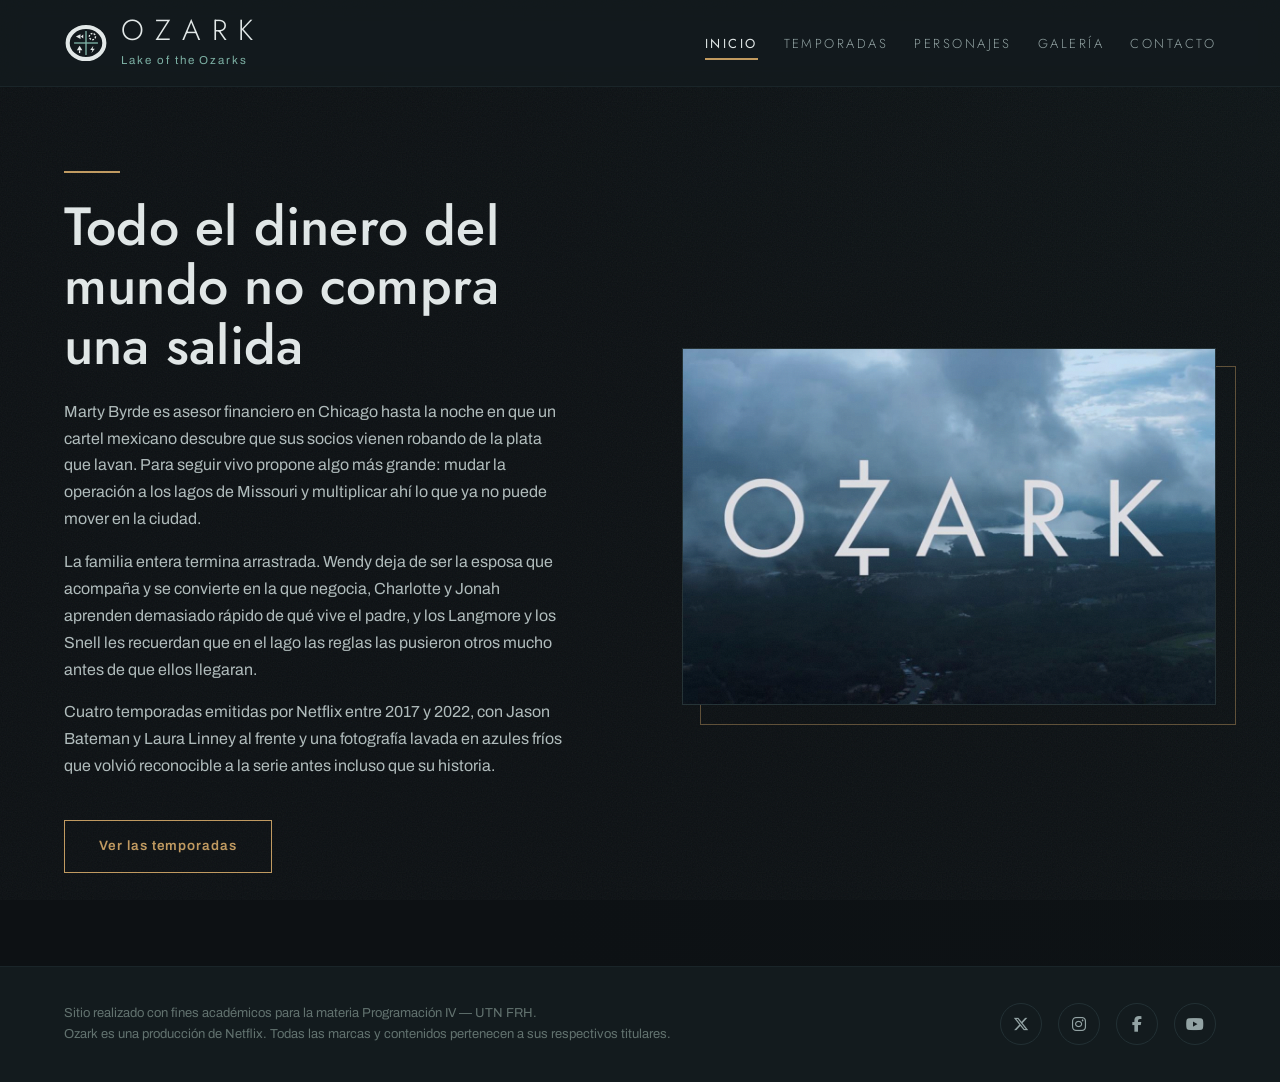
==== Ozark-Web/index.html @ ba5169bc "Add files via upload" ====
<!DOCTYPE html>
<html lang="es">
<head>
    <meta charset="UTF-8">
    <meta name="viewport" content="width=device-width, initial-scale=1.0">
    <title>Ozark | Inicio</title>

    <meta name="description" content="Sitio sobre Ozark, la serie de Netflix sobre Marty Byrde y el lavado de dinero en los lagos de Missouri. Temporadas, personajes y galería.">
    <meta name="author" content="Acosta Tomás Lautaro">
    <meta name="theme-color" content="#0d1114">

    <!-- Cómo se ve el link al compartirlo en WhatsApp, X o Facebook -->
    <meta property="og:type" content="website">
    <meta property="og:title" content="Ozark | Inicio">
    <meta property="og:description" content="Sitio sobre Ozark, la serie de Netflix sobre Marty Byrde y el lavado de dinero en los lagos de Missouri. Temporadas, personajes y galería.">
    <meta property="og:image" content="img/Familia-Portada.jpg">
    <meta name="twitter:card" content="summary_large_image">

    <!-- Icono de la pestana -->
    <link rel="icon" type="image/svg+xml" href="img/favicon.svg">
    <link rel="icon" type="image/png" sizes="32x32" href="img/favicon-32.png">
    <link rel="apple-touch-icon" href="img/apple-touch-icon.png">


    <!-- Font Awesome (iconos de redes sociales) -->
    <link rel="stylesheet" href="https://cdnjs.cloudflare.com/ajax/libs/font-awesome/6.5.2/css/all.min.css">

    <!-- Tipografias -->
    <link rel="preconnect" href="https://fonts.googleapis.com">
    <link rel="preconnect" href="https://fonts.gstatic.com" crossorigin>
    <link href="https://fonts.googleapis.com/css2?family=Archivo:wght@400;500;600&family=Jost:wght@300;400;500&display=swap" rel="stylesheet">

    <!-- Hoja de estilos principal -->
    <link rel="stylesheet" href="css/estilos.css">
</head>
<body>

    <!-- Primer elemento enfocable: permite saltear el menú con el teclado -->
    <a href="#contenido" class="salto">Ir al contenido</a>

    <!-- ============ CABECERA ============ -->
    <header class="cabecera">
        <div class="contenedor cabecera__interior">

            <a href="index.html" class="logo">

                <!-- Marca del sitio: la O con el circulo dividido en cuatro,
                     como las placas de titulo de la serie -->
                <svg class="logo__icono" viewBox="0 0 48 48" aria-hidden="true" focusable="false">
                    <ellipse class="logo__icono-o" cx="24" cy="24" rx="20" ry="17.5"/>
                    <line class="logo__icono-cruz" x1="24" y1="11" x2="24" y2="37"/>
                    <line class="logo__icono-cruz" x1="11" y1="24" x2="37" y2="24"/>
                    <!-- Los cuatro simbolos los sortea base.js en cada carga -->
                    <g class="logo__glifo" transform="translate(17 17)"></g>
                    <g class="logo__glifo" transform="translate(31 17)"></g>
                    <g class="logo__glifo" transform="translate(17 31)"></g>
                    <g class="logo__glifo" transform="translate(31 31)"></g>
                </svg>

                <span class="logo__texto">
                    <span class="logo__marca">OZARK</span>
                    <span class="logo__bajada">Lake of the Ozarks</span>
                </span>
            </a>

            <!-- Boton hamburguesa: solo se ve en pantallas chicas -->
            <button class="menu-boton" id="menuBoton" aria-expanded="false" aria-controls="menuPrincipal" aria-label="Abrir menú">
                <i class="fa-solid fa-bars"></i>
            </button>

            <nav class="navegacion" id="menuPrincipal">
                <ul class="navegacion__lista">
                    <li><a href="index.html" class="navegacion__enlace navegacion__enlace--activo">Inicio</a></li>
                    <li><a href="temporadas.html" class="navegacion__enlace">Temporadas</a></li>
                    <li><a href="personajes.html" class="navegacion__enlace">Personajes</a></li>
                    <li><a href="galeria.html" class="navegacion__enlace">Galería</a></li>
                    <li><a href="contacto.html" class="navegacion__enlace">Contacto</a></li>
                </ul>
            </nav>

        </div>
    </header>

    <!-- ============ CONTENIDO PRINCIPAL ============ -->
    <main class="principal" id="contenido">
      <div class="contenedor">
        <section class="presentacion">

            <!-- Columna izquierda: titulo + 3 parrafos -->
            <div class="presentacion__texto">
                <h1 class="titulo-principal">Todo el dinero del mundo no compra una salida</h1>

                <p>Marty Byrde es asesor financiero en Chicago hasta la noche en que un cartel mexicano descubre que sus socios vienen robando de la plata que lavan. Para seguir vivo propone algo más grande: mudar la operación a los lagos de Missouri y multiplicar ahí lo que ya no puede mover en la ciudad.</p>

                <p>La familia entera termina arrastrada. Wendy deja de ser la esposa que acompaña y se convierte en la que negocia, Charlotte y Jonah aprenden demasiado rápido de qué vive el padre, y los Langmore y los Snell les recuerdan que en el lago las reglas las pusieron otros mucho antes de que ellos llegaran.</p>

                <p>Cuatro temporadas emitidas por Netflix entre 2017 y 2022, con Jason Bateman y Laura Linney al frente y una fotografía lavada en azules fríos que volvió reconocible a la serie antes incluso que su historia.</p>

                <a href="temporadas.html" class="boton">Ver las temporadas</a>
            </div>

            <!-- Columna derecha: imagen representativa -->
            <div class="presentacion__imagen">
                <img src="img/home/Nombre-Portada.jpg" alt="La familia Byrde frente a la casa del lago">
            </div>

        </section>
      </div>
    </main>

    <!-- ============ PIE DE SITIO ============ -->
    <footer class="pie">
        <div class="contenedor pie__interior">

            <div class="pie__legales">
                <p>Sitio realizado con fines académicos para la materia Programación IV — UTN FRH.</p>
                <p>Ozark es una producción de Netflix. Todas las marcas y contenidos pertenecen a sus respectivos titulares.</p>
            </div>

           <ul class="redes">
                <li>
                    <a href="https://x.com/NetflixOzark" class="redes__enlace" target="_blank" rel="noopener" aria-label="Seguir a Ozark en X">
                        <i class="fa-brands fa-x-twitter"></i>
                    </a>
                </li>
                <li>
                    <a href="https://www.instagram.com/ozark/" class="redes__enlace" target="_blank" rel="noopener" aria-label="Seguir a Ozark en Instagram">
                        <i class="fa-brands fa-instagram"></i>
                    </a>
                </li>
                <li>
                    <a href="https://www.facebook.com/OzarkNetflix/" class="redes__enlace" target="_blank" rel="noopener" aria-label="Seguir a Ozark en Facebook">
                        <i class="fa-brands fa-facebook-f"></i>
                    </a>
                </li>
                <li>
                    <a href="https://www.youtube.com/netflix" class="redes__enlace" target="_blank" rel="noopener" aria-label="Ver el canal de Netflix en YouTube">
                        <i class="fa-brands fa-youtube"></i>
                    </a>
                </li>
            </ul>

        </div>
    </footer>

    <script src="js/base.js"></script>
</body>
</html>
---- Ozark-Web/css/estilos.css ----
/* ==========================================================
   OZARK - estilos.css
   Estilos principales del sitio
   ========================================================== */

/* ---------- 1. Variables ---------- */
:root {
    /* Colores */
    --fondo:          #0d1114;   /* negro con tirada azul */
    --superficie:     #131b1e;   /* cabecera y pie */
    --superficie-2:   #182226;   /* tarjetas */
    --borde:          #223034;
    --borde-suave:    #1a2529;
    --texto:          #e2e8e8;
    --texto-suave:    #93a3a4;
    --texto-tenue:    #62726f;
    --agua:           #7db0a4;   /* verde agua del lago */
    --dinero:         #c19a5f;   /* dorado apagado */

    /* Tipografia */
    /* Jost es una geometrica basada en las proporciones de Futura,
       que es la fuente del titulo de la serie. Archivo queda en el
       cuerpo porque una geometrica cansa en textos largos. */
    --fuente-titulo:  'Jost', 'Century Gothic', sans-serif;
    --fuente-texto:   'Archivo', 'Segoe UI', sans-serif;

    /* Escala de espacios: el sitio usa estos valores y ninguno suelto */
    --e-1: 8px;
    --e-2: 16px;
    --e-3: 24px;
    --e-4: 36px;
    --e-5: 56px;
    --e-6: 84px;
    --e-7: 120px;
}

/* ---------- 2. Reset basico ---------- */
* {
    margin: 0;
    padding: 0;
    box-sizing: border-box;
}

html {
    scroll-behavior: smooth;
}

body {
    background-color: var(--fondo);
    color: var(--texto);
    font-family: var(--fuente-texto);
    font-size: 16px;
    line-height: 1.68;
    -webkit-font-smoothing: antialiased;

    /* El body es flex en columna para que el pie quede siempre abajo */
    display: flex;
    flex-direction: column;
    min-height: 100vh;
}

img {
    max-width: 100%;
    display: block;
}

ul {
    list-style: none;
}

a {
    text-decoration: none;
    color: inherit;
}

/* Color del texto cuando se selecciona con el mouse */
::selection {
    background-color: var(--dinero);
    color: var(--fondo);
}

/* Contenedor centrado que usan cabecera, main y pie */
.contenedor {
    width: 100%;
    max-width: 1200px;
    margin: 0 auto;
    padding: 0 var(--e-3);
}

/* ---------- 3. Cabecera ---------- */
.cabecera {
    background-color: rgba(19, 27, 30, 0.88);
    backdrop-filter: blur(10px);          /* desenfoca lo que pasa por debajo */
    -webkit-backdrop-filter: blur(10px);
    border-bottom: 1px solid var(--borde-suave);
    position: sticky;
    top: 0;
    z-index: 10;
}

.cabecera__interior {
    display: flex;
    justify-content: space-between; /* logo a la izquierda, menu a la derecha */
    align-items: center;
    flex-wrap: wrap;
    padding-top: var(--e-2);
    padding-bottom: var(--e-2);
}

/* --- Logo --- */
.logo {
    display: flex;
    flex-direction: row;
    align-items: center;
    gap: 13px;
}

/* El simbolo: la O con el circulo dividido en cuatro */
.logo__icono {
    width: 44px;
    height: 44px;
    flex-shrink: 0;
    overflow: visible;
    transition: width 0.3s ease, height 0.3s ease;
}

.logo__icono-o {
    fill: none;
    stroke: var(--texto);
    stroke-width: 4.5;
    transition: stroke 0.25s ease;
}

.logo__icono-cruz {
    stroke: var(--agua);
    stroke-width: 1.5;
    transition: stroke 0.25s ease;
}

/* Los cuatro pictogramas de los cuadrantes.
   El fill lo toman de aca y los que usan stroke lo declaran
   como currentColor, asi todos siguen este mismo color. */
.logo__glifo {
    fill: var(--texto);
    color: var(--texto);
    transition: fill 0.25s ease, color 0.25s ease;
}

.logo:hover .logo__glifo {
    fill: var(--dinero);
    color: var(--dinero);
}

.logo:hover .logo__icono-o {
    stroke: var(--dinero);
}

.logo:hover .logo__icono-cruz {
    stroke: var(--texto);
}

.logo__texto {
    display: flex;
    flex-direction: column;
}

.logo__marca {
    font-family: var(--fuente-titulo);
    font-weight: 300;
    font-size: 29px;
    /* Tracking muy abierto y peso liviano: es como se ve la placa
       de titulo de la serie */
    letter-spacing: 0.4em;
    line-height: 1;
    color: var(--texto);
    /* El espaciado sobra al final de la palabra: lo compenso */
    margin-right: -0.4em;
}

.logo__bajada {
    font-size: 11.5px;
    letter-spacing: 0.17em;
    color: var(--agua);
    margin-top: 6px;
}

/* --- Navegacion --- */
.navegacion__lista {
    display: flex;
    align-items: center;
    gap: 26px;
}

.navegacion__enlace {
    position: relative;
    /* Mismo tratamiento que el wordmark OZARK: la geometrica en
       peso liviano, en mayusculas y con las letras muy abiertas.
       Con tanto tracking el texto se lee mas grande de lo que es,
       por eso baja a 13px. */
    font-family: var(--fuente-titulo);
    font-size: 13px;
    font-weight: 300;
    text-transform: uppercase;
    letter-spacing: 0.19em;
    color: var(--texto-suave);
    padding-bottom: 7px;
    transition: color 0.22s ease;
}

/* El espaciado sobra despues de la ultima letra y descentra el
   subrayado: se lo descuento */
.navegacion__enlace::first-line {
    letter-spacing: 0.19em;
}

/* El subrayado es un pseudo-elemento que crece desde la izquierda,
   asi no salta el alto del texto al pasar el mouse */
.navegacion__enlace::after {
    content: '';
    position: absolute;
    left: 0;
    bottom: 0;
    width: 100%;
    height: 2px;
    background-color: var(--agua);
    transform: scaleX(0);
    transform-origin: left;
    transition: transform 0.28s ease;
}

.navegacion__enlace:hover,
.navegacion__enlace:focus-visible {
    color: var(--texto);
}

.navegacion__enlace:hover::after {
    transform: scaleX(1);
}

.navegacion__enlace--activo {
    color: var(--texto);
    font-weight: 400;
}

.navegacion__enlace--activo::after {
    background-color: var(--dinero);
    transform: scaleX(1);
}

/* --- Boton hamburguesa (oculto en escritorio) --- */
.menu-boton {
    display: none;
    background: none;
    border: 1px solid var(--borde);
    color: var(--texto);
    font-size: 18px;
    padding: 9px 13px;
    cursor: pointer;
    border-radius: 2px;
    transition: border-color 0.2s, color 0.2s;
}

.menu-boton:hover {
    border-color: var(--agua);
    color: var(--agua);
}

/* ==========================================================
   4. PORTADA
   ========================================================== */
.principal {
    flex-grow: 1;          /* empuja el pie hacia abajo */
    padding: var(--e-6) 0;
    position: relative;    /* las capas de abajo se posicionan respecto de esto */
    overflow: hidden;      /* recorta el zoom y los bordes borroneados del fondo */
    display: flex;
    align-items: center;
    /* Ocupa la pantalla entera menos lo que mide la cabecera.
       Los 86px salen de medirla: 53 del logo + 32 de padding + 1 del borde. */
    min-height: calc(100vh - 86px);
}

/* CAPA 1 - la foto de fondo, desenfocada.
   Va estirada 40px para afuera asi el blur no deja bordes claros. */
.principal::before {
    content: '';
    position: absolute;
    top: -40px;
    left: -40px;
    right: -40px;
    bottom: -40px;

    background-image: url('../img/Familia-Portada.jpg');
    background-size: cover;
    background-position: center 30%;
    background-repeat: no-repeat;

    filter: blur(3px) saturate(0.7) contrast(1.05);

    /* Zoom de 45 segundos: no se percibe como animacion, se percibe
       como que la imagen esta viva. Un solo movimiento en toda la pagina. */
    animation: respirar 45s ease-in-out infinite alternate;
}

@keyframes respirar {
    from { transform: scale(1); }
    to   { transform: scale(1.08); }
}

/* CAPA 2 - el velo de color.
   Oscurece la izquierda para que se lea el texto, deja ver la foto
   a la derecha, y abajo termina en el color solido del sitio para
   que al bajar la pagina el tono se mantenga sin corte. */
.principal::after {
    content: '';
    position: absolute;
    top: 0;
    left: 0;
    width: 100%;
    height: 100%;

    background:
        /* Vinieta: oscurece las esquinas y empuja la mirada al centro,
           igual que la fotografia de la serie */
        radial-gradient(
            120% 90% at 50% 45%,
            rgba(13, 17, 20, 0) 30%,
            rgba(13, 17, 20, 0.55) 100%
        ),
        linear-gradient(
            90deg,
            rgba(13, 17, 20, 0.92) 0%,
            rgba(13, 17, 20, 0.72) 42%,
            rgba(17, 30, 31, 0.12) 100%
        ),
        linear-gradient(
            180deg,
            rgba(20, 34, 34, 0.26) 0%,
            rgba(20, 34, 34, 0.06) 28%,
            rgba(13, 17, 20, 0.5) 80%,
            var(--fondo) 100%
        );
}

/* El contenido tiene que quedar por encima de las dos capas */
.principal > .contenedor {
    position: relative;
    z-index: 1;
}

/* Las 2 columnas iguales */
.presentacion {
    display: flex;
    align-items: center;
    gap: var(--e-6);
}

.presentacion__texto,
.presentacion__imagen {
    flex: 1 1 0;           /* mismo ancho para las dos columnas */
    min-width: 0;
}

.titulo-principal {
    font-family: var(--fuente-titulo);
    font-weight: 500;
    font-size: clamp(36px, 4.2vw, 56px);  /* se adapta solo al ancho */
    line-height: 1.1;
    letter-spacing: 0.004em;
    margin-bottom: var(--e-3);
}

/* Una linea fina arriba del titulo, como marca de apertura */
.titulo-principal::before {
    content: '';
    display: block;
    width: 56px;
    height: 2px;
    background-color: var(--dinero);
    margin-bottom: var(--e-3);
}

/* Los tres parrafos van iguales: un solo peso de texto para todo
   el bloque, asi la portada tiene dos niveles y no tres */
.presentacion__texto p {
    color: #b0bcbc;
    margin-bottom: var(--e-2);
    max-width: 56ch;
}

.boton {
    display: inline-block;
    margin-top: var(--e-3);
    padding: 14px 34px;
    border: 1px solid var(--dinero);
    color: var(--dinero);
    font-size: 13.5px;
    font-weight: 600;
    letter-spacing: 0.07em;
    position: relative;
    z-index: 0;
    overflow: hidden;
    transition: color 0.28s ease;
}

/* El relleno entra desde la izquierda en vez de aparecer de golpe */
.boton::before {
    content: '';
    position: absolute;
    top: 0;
    left: 0;
    width: 100%;
    height: 100%;
    background-color: var(--dinero);
    transform: scaleX(0);
    transform-origin: left;
    transition: transform 0.32s ease;
    z-index: -1;
}

.boton:hover,
.boton:focus-visible {
    color: var(--fondo);
}

.boton:hover::before,
.boton:focus-visible::before {
    transform: scaleX(1);
}

/* --- La imagen de la portada, con marco desplazado --- */
.presentacion__imagen {
    position: relative;
}

/* Marco fino corrido en diagonal: da profundidad sin sombras */
.presentacion__imagen::before {
    content: '';
    position: absolute;
    top: 18px;
    left: 18px;
    width: 100%;
    height: 100%;
    border: 1px solid rgba(193, 154, 95, 0.45);
    pointer-events: none;
}

.presentacion__imagen img {
    position: relative;
    width: 100%;
    height: auto;
    border: 1px solid var(--borde);
}


/* ---------- Grano de pelicula ----------
   Ruido generado por SVG, fijo sobre toda la ventana. Es lo que hace
   que una foto digital sobre fondo negro parezca material filmado. */
body::after {
    content: '';
    position: fixed;
    top: 0;
    left: 0;
    width: 100%;
    height: 100%;
    pointer-events: none;   /* no interfiere con clicks ni scroll */
    z-index: 5;
    opacity: 0.05;
    /* El SVG mide 180x180 fijos y se repite en mosaico. Sin medidas
       el navegador genera una textura del tamano de la ventana y la
       recalcula en cada resize, que es mucho mas caro. */
    background-image: url("data:image/svg+xml,%3Csvg xmlns='http://www.w3.org/2000/svg' width='180' height='180'%3E%3Cfilter id='n'%3E%3CfeTurbulence type='fractalNoise' baseFrequency='0.8' numOctaves='3'/%3E%3C/filter%3E%3Crect width='180' height='180' filter='url(%23n)'/%3E%3C/svg%3E");
    background-size: 180px 180px;
    background-repeat: repeat;
}

/* ---------- Entrada de la portada ----------
   Un solo momento coreografiado al cargar, no efectos sueltos. */
@keyframes entrada {
    from {
        opacity: 0;
        transform: translateY(22px);
    }
    to {
        opacity: 1;
        transform: translateY(0);
    }
}

.titulo-principal,
.presentacion__texto p,
.presentacion__texto .boton,
.presentacion__imagen {
    animation: entrada 0.9s cubic-bezier(0.22, 0.61, 0.36, 1) both;
}

.titulo-principal              { animation-delay: 0.10s; }
.presentacion__texto p:nth-of-type(1) { animation-delay: 0.24s; }
.presentacion__texto p:nth-of-type(2) { animation-delay: 0.32s; }
.presentacion__texto p:nth-of-type(3) { animation-delay: 0.40s; }
.presentacion__texto .boton    { animation-delay: 0.52s; }
.presentacion__imagen          { animation-delay: 0.30s; }


/* ---------- 5. Pie de sitio ---------- */
.pie {
    background-color: var(--superficie);
    border-top: 1px solid var(--borde-suave);
    padding: var(--e-4) 0;
}

.pie__interior {
    display: flex;
    justify-content: space-between;
    align-items: center;
    flex-wrap: wrap;
    gap: var(--e-3);
}

.pie__legales p {
    font-size: 13px;
    color: var(--texto-tenue);
    line-height: 1.65;
}

.redes {
    display: flex;
    gap: var(--e-2);
}

.redes__enlace {
    display: flex;
    align-items: center;
    justify-content: center;
    width: 42px;
    height: 42px;
    border: 1px solid var(--borde);
    border-radius: 50%;
    color: var(--texto-suave);
    font-size: 16px;
    transition: color 0.22s, border-color 0.22s, transform 0.22s;
}

.redes__enlace:hover,
.redes__enlace:focus-visible {
    color: var(--agua);
    border-color: var(--agua);
    transform: translateY(-3px);
}

/* ---------- 6. Foco visible para teclado ---------- */
a:focus-visible,
button:focus-visible {
    outline: 2px solid var(--agua);
    outline-offset: 3px;
}

/* ==========================================================
   7. PAGINAS INTERIORES (temporadas, galeria, contacto)
   ========================================================== */

.interior {
    flex-grow: 1;          /* empuja el pie hacia abajo */
    padding: var(--e-6) 0 var(--e-7);
}

/* --- Encabezado de cada seccion --- */
.encabezado-seccion {
    margin-bottom: var(--e-5);
    padding-bottom: var(--e-3);
    border-bottom: 1px solid var(--borde-suave);
}

.titulo-seccion {
    font-family: var(--fuente-titulo);
    font-weight: 500;
    font-size: clamp(30px, 3.4vw, 44px);
    line-height: 1.1;
    letter-spacing: 0.004em;
    margin-bottom: var(--e-1);
}

.encabezado-seccion p {
    color: var(--texto-suave);
    max-width: 58ch;
}

.subtitulo {
    font-family: var(--fuente-titulo);
    font-weight: 500;
    font-size: 21px;
    letter-spacing: 0.01em;
    margin-bottom: var(--e-3);
}

/* ---------- 8. Temporadas ---------- */
.temporadas {
    display: flex;
    flex-wrap: wrap;       /* las tarjetas bajan solas de linea */
    gap: var(--e-3);
}

.temporada {
    /* crece, se achica, y no baja de 260px: dos por fila en escritorio */
    flex: 1 1 260px;
    position: relative;
    overflow: hidden;
    background-color: var(--superficie-2);
    border: 1px solid var(--borde-suave);
    padding: var(--e-4);
    transition: border-color 0.25s ease, background-color 0.25s ease;
}

.temporada:hover {
    border-color: var(--borde);
    background-color: #1b262a;
}

/* La linea dorada del costado crece de arriba hacia abajo al pasar el mouse */
.temporada::before {
    content: '';
    position: absolute;
    top: 0;
    left: 0;
    width: 3px;
    height: 100%;
    background-color: var(--dinero);
    transform: scaleY(0.18);
    transform-origin: top;
    transition: transform 0.35s ease;
}

.temporada:hover::before {
    transform: scaleY(1);
}

/* El numero grande de fondo: es el dato principal de la tarjeta,
   asi que se lee como imagen antes que como texto */
.temporada__numero {
    position: absolute;
    top: 2px;
    right: 14px;
    font-family: var(--fuente-titulo);
    font-weight: 300;
    font-size: 118px;
    line-height: 0.82;
    letter-spacing: -0.01em;
    color: rgba(125, 176, 164, 0.10);
    pointer-events: none;
    user-select: none;
}

.temporada__titulo {
    font-family: var(--fuente-titulo);
    font-weight: 500;
    font-size: 27px;
    line-height: 1.1;
    letter-spacing: 0.008em;
    margin-bottom: 5px;
}

.temporada__dato {
    font-size: 13px;
    letter-spacing: 0.05em;
    color: var(--dinero);
    margin-bottom: var(--e-2);
}

.temporada p {
    color: var(--texto-suave);
    font-size: 15px;
}

/* ---------- 9. Galeria ---------- */
.galeria {
    display: flex;
    flex-wrap: wrap;
    gap: var(--e-2);
}

.galeria__item {
    /* tres por fila en escritorio */
    flex: 1 1 300px;
    margin: 0;
    position: relative;
    overflow: hidden;
    border: 1px solid var(--borde-suave);
    background-color: var(--superficie);
}

.galeria__item img {
    width: 100%;
    height: 240px;
    object-fit: cover;     /* recorta sin deformar */
    /* Bajadas de color por defecto: al pasar el mouse vuelven a color pleno.
       Ademas empareja capturas que vienen con brillos muy distintos. */
    filter: grayscale(0.35) brightness(0.82);
    transition: filter 0.4s ease, transform 0.5s ease;
}

.galeria__item:hover img {
    filter: grayscale(0) brightness(1);
    transform: scale(1.04);
}

/* El pie se apoya sobre la imagen con un degradado, no debajo:
   asi las seis tarjetas miden exactamente lo mismo */
.galeria__item figcaption {
    position: absolute;
    left: 0;
    bottom: 0;
    width: 100%;
    padding: var(--e-4) var(--e-2) 14px;
    font-size: 13.5px;
    color: var(--texto);
    background: linear-gradient(
        180deg,
        rgba(13, 17, 20, 0) 0%,
        rgba(13, 17, 20, 0.88) 60%,
        rgba(13, 17, 20, 0.96) 100%
    );
}

/* ---------- 10. Contacto ---------- */
.contacto {
    display: flex;
    gap: var(--e-6);
    align-items: flex-start;
}

.contacto__formulario {
    flex: 2 1 380px;       /* el formulario ocupa el doble que los datos */
}

.contacto__datos {
    flex: 1 1 240px;
    background-color: var(--superficie-2);
    border: 1px solid var(--borde-suave);
    border-top: 2px solid var(--agua);
    padding: var(--e-4);
}

/* --- Formulario --- */
.campo {
    display: flex;
    flex-direction: column;
    margin-bottom: var(--e-3);
}

.campo label {
    font-size: 13px;
    font-weight: 500;
    letter-spacing: 0.03em;
    margin-bottom: var(--e-1);
    color: var(--texto-suave);
}

.campo input[type="text"],
.campo input[type="email"],
.campo select,
.campo textarea {
    background-color: var(--superficie);
    border: 1px solid var(--borde);
    color: var(--texto);
    font-family: var(--fuente-texto);
    font-size: 15px;
    padding: 13px 15px;
    width: 100%;
    transition: border-color 0.2s, background-color 0.2s;
}

.campo textarea {
    resize: vertical;      /* solo se estira para abajo */
    line-height: 1.6;
}

.campo input::placeholder,
.campo textarea::placeholder {
    color: var(--texto-tenue);
}

.campo input:hover,
.campo select:hover,
.campo textarea:hover {
    border-color: #2c3d42;
}

.campo input:focus,
.campo select:focus,
.campo textarea:focus {
    outline: none;
    border-color: var(--agua);
    background-color: #162023;
}

/* El checkbox va en linea con su etiqueta */
.campo--linea {
    flex-direction: row;
    align-items: center;
    gap: 10px;
}

.campo--linea label {
    margin-bottom: 0;
    font-size: 14px;
}

.campo--linea input[type="checkbox"] {
    width: 17px;
    height: 17px;
    accent-color: var(--dinero);   /* pinta el tilde con el dorado del sitio */
    cursor: pointer;
}

.formulario .boton {
    cursor: pointer;
    background: none;
    font-family: var(--fuente-texto);
}

/* --- Datos de contacto --- */
.datos li {
    display: flex;
    align-items: flex-start;
    gap: 13px;
    margin-bottom: var(--e-3);
    color: var(--texto-suave);
    font-size: 14px;
    line-height: 1.55;
}

.datos i {
    color: var(--agua);
    margin-top: 4px;
    font-size: 15px;
}

.aviso {
    margin-top: var(--e-3);
    padding-top: var(--e-2);
    border-top: 1px solid var(--borde-suave);
    font-size: 12px;
    color: var(--texto-tenue);
}

/* ==========================================================
   11. RESPONSIVE
   ========================================================== */

/* --- Tablet --- */
@media (max-width: 980px) {
    .presentacion {
        gap: var(--e-4);
    }

    .contacto {
        gap: var(--e-4);
    }
}

/* --- Celular: una sola columna y menu desplegable --- */
@media (max-width: 760px) {

    .menu-boton {
        display: block;
    }

    /* El menu se oculta y ocupa toda la fila cuando se abre */
    .navegacion {
        flex-basis: 100%;
        display: none;
    }

    .navegacion.abierto {
        display: block;
    }

    .navegacion__lista {
        flex-direction: column;
        align-items: flex-start;
        gap: 0;
        margin-top: var(--e-2);
    }

    .navegacion__lista li {
        width: 100%;
        border-top: 1px solid var(--borde-suave);
    }

    .navegacion__enlace {
        display: block;
        padding: 15px 0;
        font-size: 14px;
        letter-spacing: 0.16em;
    }

    /* En el menu desplegable el subrayado no tiene sentido */
    .navegacion__enlace::after {
        display: none;
    }

    .navegacion__enlace--activo {
        color: var(--dinero);
    }

    .principal {
        padding: var(--e-5) 0;
        min-height: 0;
    }

    /* Las dos columnas pasan a estar una debajo de la otra */
    .presentacion {
        flex-direction: column-reverse; /* la imagen queda arriba */
        gap: var(--e-4);
    }

    .presentacion__imagen::before {
        display: none;   /* el marco corrido no entra en pantalla chica */
    }

    .interior {
        padding: var(--e-5) 0 var(--e-6);
    }

    /* Todo pasa a una sola columna */
    .temporada,
    .galeria__item,
    .contacto__formulario,
    .contacto__datos {
        flex-basis: 100%;
    }

    .contacto {
        flex-direction: column;
        gap: var(--e-4);
    }

    .pie__interior {
        flex-direction: column;
        align-items: flex-start;
    }
}

/* --- Respetar la preferencia de menos animacion --- */
@media (prefers-reduced-motion: reduce) {
    html {
        scroll-behavior: auto;
    }

    *,
    *::before,
    *::after {
        transition: none !important;
        animation: none !important;
    }
}

/* ==========================================================
   12. PERSONAJES
   ========================================================== */
.personajes {
    display: flex;
    flex-wrap: wrap;
    gap: var(--e-3);
}

.personaje {
    /* Tres por fila. El max-width es lo que impide que una fila
       incompleta estire las tarjetas hasta deformarlas: sin esto,
       una fila de dos se reparte todo el ancho y como la foto tiene
       proporcion fija, se vuelven enormes. */
    flex: 1 1 280px;
    max-width: calc((100% - var(--e-3) * 2) / 3);
    display: flex;
    flex-direction: column;
    background-color: var(--superficie-2);
    border: 1px solid var(--borde-suave);
    overflow: hidden;
    transition: border-color 0.25s ease, transform 0.35s ease;
}

.personaje:hover {
    border-color: var(--borde);
    transform: translateY(-4px);
}

.personaje__foto {
    position: relative;
    overflow: hidden;
}

.personaje__foto img {
    width: 100%;
    aspect-ratio: 3 / 4;   /* retrato: todas las fotos miden igual */
    object-fit: cover;
    filter: grayscale(0.55) contrast(1.05);
    transition: filter 0.45s ease, transform 0.6s ease;
}

.personaje:hover .personaje__foto img {
    filter: grayscale(0) contrast(1);
    transform: scale(1.04);
}

/* Degradado al pie de la foto para empalmar con la caja de texto */
.personaje__foto::after {
    content: '';
    position: absolute;
    left: 0;
    bottom: 0;
    width: 100%;
    height: 45%;
    pointer-events: none;
    background: linear-gradient(
        180deg,
        rgba(24, 34, 38, 0) 0%,
        rgba(24, 34, 38, 0.85) 100%
    );
}

.personaje__datos {
    padding: var(--e-3) var(--e-3) var(--e-4);
    flex-grow: 1;          /* iguala el alto de las tarjetas de la fila */
}

.personaje__nombre {
    font-family: var(--fuente-titulo);
    font-weight: 500;
    font-size: 23px;
    line-height: 1.15;
    letter-spacing: 0.008em;
}

.personaje__actor {
    font-size: 13px;
    letter-spacing: 0.04em;
    color: var(--dinero);
    margin: 5px 0 var(--e-2);
}

.personaje__datos p:last-child {
    color: var(--texto-suave);
    font-size: 14.5px;
    line-height: 1.6;
}

/* Tablet: dos por fila */
@media (max-width: 980px) {
    .personaje {
        max-width: calc((100% - var(--e-3)) / 2);
    }
}

/* Celular: una por fila */
@media (max-width: 760px) {
    .personaje {
        flex-basis: 100%;
        max-width: 100%;
    }
}

/* ---------- 13. Titulos de grupo ---------- */
.titulo-grupo {
    font-family: var(--fuente-titulo);
    font-weight: 500;
    font-size: 21px;
    letter-spacing: 0.01em;
    color: var(--agua);
    margin-bottom: var(--e-3);
    padding-bottom: var(--e-1);
    border-bottom: 1px solid var(--borde-suave);
}

.titulo-grupo--separado {
    margin-top: var(--e-6);
}

@media (max-width: 760px) {
    .titulo-grupo--separado {
        margin-top: var(--e-5);
    }
}

/* ---------- 14. Franja ancha ----------
   Corta la pagina entre los dos grupos de personajes. Como es una
   imagen apaisada de ancho completo, funciona como respiro visual
   entre dos bloques de tarjetas verticales. */
.franja {
    position: relative;
    margin: var(--e-6) 0;
    overflow: hidden;
    border: 1px solid var(--borde-suave);
}

.franja img {
    width: 100%;
    aspect-ratio: 21 / 9;
    object-fit: cover;
    object-position: center 32%;
    filter: grayscale(0.3) contrast(1.05);
    transition: filter 0.5s ease, transform 0.7s ease;
}

.franja:hover img {
    filter: grayscale(0) contrast(1);
    transform: scale(1.02);
}

.franja figcaption {
    position: absolute;
    left: 0;
    bottom: 0;
    width: 100%;
    padding: var(--e-5) var(--e-3) var(--e-3);
    font-size: 14px;
    color: var(--texto);
    background: linear-gradient(
        180deg,
        rgba(13, 17, 20, 0) 0%,
        rgba(13, 17, 20, 0.9) 65%,
        rgba(13, 17, 20, 0.97) 100%
    );
}

@media (max-width: 760px) {
    .franja {
        margin: var(--e-5) 0;
    }

    .franja img {
        aspect-ratio: 16 / 10;   /* en celular una franja tan finita no se lee */
    }

    .franja figcaption {
        font-size: 13px;
        padding: var(--e-4) var(--e-2) var(--e-2);
    }
}

/* ==========================================================
   15. VISOR DE IMAGENES (lightbox)
   El marcado lo genera base.js
   ========================================================== */
.visor {
    position: fixed;
    top: 0;
    left: 0;
    width: 100%;
    height: 100%;
    z-index: 100;          /* por encima de la cabecera y del grano */

    display: flex;
    align-items: center;
    justify-content: center;
    gap: var(--e-2);
    padding: var(--e-3);

    background-color: rgba(8, 11, 13, 0.94);
    backdrop-filter: blur(6px);
    -webkit-backdrop-filter: blur(6px);

    /* Oculto por defecto: visibility ademas de opacity, si no
       los botones se pueden clickear estando invisibles */
    opacity: 0;
    visibility: hidden;
    transition: opacity 0.3s ease, visibility 0.3s ease;
}

.visor--abierto {
    opacity: 1;
    visibility: visible;
}

.visor__contenido {
    max-width: 1100px;
    max-height: 100%;
    margin: 0;
    display: flex;
    flex-direction: column;
    gap: var(--e-2);
}

.visor__imagen {
    max-width: 100%;
    max-height: 78vh;
    object-fit: contain;   /* entra completa, no se recorta */
    border: 1px solid var(--borde);
}

.visor__pie {
    text-align: center;
    font-size: 14px;
    color: var(--texto-suave);
}

.visor button {
    background: none;
    border: 1px solid var(--borde);
    color: var(--texto-suave);
    width: 46px;
    height: 46px;
    flex-shrink: 0;
    font-size: 17px;
    cursor: pointer;
    border-radius: 50%;
    transition: color 0.2s, border-color 0.2s;
}

.visor button:hover,
.visor button:focus-visible {
    color: var(--agua);
    border-color: var(--agua);
}

.visor__cerrar {
    position: absolute;
    top: var(--e-3);
    right: var(--e-3);
}

/* La galeria ahora se puede clickear */
.galeria__item {
    cursor: pointer;
}

@media (max-width: 760px) {
    .visor {
        gap: var(--e-1);
        padding: var(--e-2);
    }

    .visor button {
        width: 38px;
        height: 38px;
        font-size: 14px;
    }

    .visor__imagen {
        max-height: 66vh;
    }
}

/* ==========================================================
   16. ESTADOS DEL FORMULARIO
   ========================================================== */
.campo__error {
    display: block;
    min-height: 17px;
    margin-top: 6px;
    font-size: 12.5px;
    color: #d98080;
}

.campo--invalido {
    border-color: #a85c5c !important;
}

.resultado {
    margin-top: var(--e-3);
    padding: 14px 18px;
    font-size: 14px;
    border-left: 3px solid transparent;
}

/* Vacio no ocupa lugar */
.resultado:empty {
    display: none;
}

.resultado--ok {
    background-color: rgba(125, 176, 164, 0.1);
    border-left-color: var(--agua);
    color: var(--texto);
}

.resultado--error {
    background-color: rgba(168, 92, 92, 0.12);
    border-left-color: #a85c5c;
    color: #e3c4c4;
}

/* ==========================================================
   17. PAGINA 404
   ========================================================== */
.error404 {
    flex-grow: 1;
    display: flex;
    align-items: center;
    justify-content: center;
    text-align: center;
    padding: var(--e-6) var(--e-3);
}

.error404__numero {
    font-family: var(--fuente-titulo);
    font-weight: 300;
    font-size: clamp(90px, 16vw, 190px);
    line-height: 0.9;
    letter-spacing: 0.06em;
    color: rgba(125, 176, 164, 0.16);
}

.error404__titulo {
    font-family: var(--fuente-titulo);
    font-weight: 500;
    font-size: clamp(26px, 3vw, 38px);
    margin: var(--e-2) 0 var(--e-1);
}

.error404 p {
    color: var(--texto-suave);
    max-width: 46ch;
    margin: 0 auto;
}

/* ==========================================================
   19. CABECERA REDUCIDA
   ========================================================== */
.cabecera {
    transition: background-color 0.3s ease;
}

.cabecera__interior {
    transition: padding 0.3s ease;
}

.logo__marca {
    transition: font-size 0.3s ease, letter-spacing 0.3s ease;
}

.logo__bajada {
    transition: opacity 0.3s ease, max-height 0.3s ease, margin-top 0.3s ease;
    max-height: 28px;
    overflow: hidden;
}

.cabecera--reducida {
    background-color: rgba(13, 17, 20, 0.94);
}

.cabecera--reducida .cabecera__interior {
    padding-top: 10px;
    padding-bottom: 10px;
}

.cabecera--reducida .logo__marca {
    font-size: 23px;
    letter-spacing: 0.3em;
}

.cabecera--reducida .logo__icono {
    width: 34px;
    height: 34px;
}

/* La bajada del logo se pliega en vez de desaparecer de golpe */
.cabecera--reducida .logo__bajada {
    opacity: 0;
    max-height: 0;
    margin-top: 0;
}

/* ==========================================================
   20. FILTROS DE PERSONAJES
   ========================================================== */
.filtros {
    display: flex;
    flex-wrap: wrap;
    gap: var(--e-1);
    margin-bottom: var(--e-2);
}

.filtro {
    background: none;
    border: 1px solid var(--borde);
    color: var(--texto-suave);
    font-family: var(--fuente-texto);
    font-size: 13.5px;
    letter-spacing: 0.03em;
    padding: 9px 18px;
    cursor: pointer;
    transition: color 0.2s, border-color 0.2s, background-color 0.2s;
}

.filtro:hover {
    color: var(--texto);
    border-color: var(--agua);
}

.filtro--activo {
    color: var(--fondo);
    background-color: var(--dinero);
    border-color: var(--dinero);
}

.filtros__aviso {
    font-size: 13px;
    color: var(--texto-tenue);
    margin-bottom: var(--e-3);
    min-height: 20px;
}

/* ==========================================================
   21. PAGINA DE DETALLE DE TEMPORADA
   ========================================================== */

/* Ruta de migas */
.miga {
    display: flex;
    align-items: center;
    gap: var(--e-1);
    font-size: 13px;
    color: var(--texto-tenue);
    margin-bottom: var(--e-3);
}

.miga a {
    color: var(--agua);
    transition: color 0.2s;
}

.miga a:hover {
    color: var(--texto);
}

/* Dos columnas: sinopsis y ficha */
.detalle {
    display: flex;
    gap: var(--e-6);
    align-items: flex-start;
    margin-top: var(--e-5);
}

.detalle__texto {
    flex: 2 1 420px;
}

.detalle__texto p {
    color: var(--texto-suave);
    margin-bottom: var(--e-2);
    max-width: 64ch;
}

.ficha {
    flex: 1 1 240px;
    background-color: var(--superficie-2);
    border: 1px solid var(--borde-suave);
    border-top: 2px solid var(--dinero);
    padding: var(--e-4);
    /* Acompana el scroll mientras se lee la sinopsis */
    position: sticky;
    top: 110px;
}

.ficha__lista li {
    display: flex;
    flex-direction: column;
    gap: 3px;
    padding: 13px 0;
    border-bottom: 1px solid var(--borde-suave);
}

.ficha__lista li:last-child {
    border-bottom: none;
    padding-bottom: 0;
}

.ficha__etiqueta {
    font-size: 12px;
    letter-spacing: 0.05em;
    color: var(--texto-tenue);
}

.ficha__valor {
    font-size: 15px;
    color: var(--texto);
}

/* Paso a la temporada anterior y a la siguiente */
.pasos {
    display: flex;
    justify-content: space-between;
    gap: var(--e-2);
    margin-top: var(--e-6);
    padding-top: var(--e-3);
    border-top: 1px solid var(--borde-suave);
}

.paso {
    display: flex;
    align-items: center;
    gap: 10px;
    font-size: 14.5px;
    color: var(--texto-suave);
    padding: 12px 20px;
    border: 1px solid var(--borde-suave);
    transition: color 0.2s, border-color 0.2s;
}

.paso:hover {
    color: var(--texto);
    border-color: var(--agua);
}

/* El enlace de cada tarjeta.
   A proposito NO es un recuadro como el boton de la portada:
   alla es una caja dorada que se rellena, aca es un enlace de
   texto en verde agua con la linea que se dibuja sola. Dos
   lenguajes distintos para dos jerarquias distintas. */
.temporada__mas {
    position: relative;
    display: inline-flex;
    align-items: center;
    gap: 10px;
    margin-top: var(--e-3);
    padding-bottom: 7px;
    font-size: 13.5px;
    letter-spacing: 0.02em;
    color: var(--agua);
    transition: color 0.25s ease;
}

/* La linea arranca corta y se estira hasta el ancho completo */
.temporada__mas::after {
    content: '';
    position: absolute;
    left: 0;
    bottom: 0;
    width: 100%;
    height: 1px;
    background-color: var(--agua);
    transform: scaleX(0.28);
    transform-origin: left;
    transition: transform 0.35s cubic-bezier(0.22, 0.61, 0.36, 1),
                background-color 0.25s ease;
}

/* La flecha se corre hacia adelante */
.temporada__mas i {
    font-size: 11px;
    transition: transform 0.3s cubic-bezier(0.22, 0.61, 0.36, 1);
}

/* Al pasar por cualquier parte de la tarjeta: se completa la linea */
.temporada:hover .temporada__mas::after {
    transform: scaleX(1);
}

.temporada:hover .temporada__mas i {
    transform: translateX(5px);
}

/* Al pasar por el enlace en si: ademas cambia de color */
.temporada__mas:hover,
.temporada__mas:focus-visible {
    color: var(--texto);
}

.temporada__mas:hover::after,
.temporada__mas:focus-visible::after {
    background-color: var(--texto);
    transform: scaleX(1);
}

.temporada__mas:hover i,
.temporada__mas:focus-visible i {
    transform: translateX(8px);
}

@media (max-width: 980px) {
    .detalle {
        gap: var(--e-4);
    }
}

@media (max-width: 760px) {
    .detalle {
        flex-direction: column;
        gap: var(--e-4);
    }

    .detalle__texto,
    .ficha {
        flex-basis: 100%;
    }

    .ficha {
        position: static;   /* pegajoso en celular molesta */
    }

    .pasos {
        flex-direction: column;
    }

    .paso {
        justify-content: center;
    }
}

/* ==========================================================
   22. ENLACE DE SALTO AL CONTENIDO
   Está fuera de la pantalla hasta que recibe el foco. Sirve a
   quien navega con teclado para no tener que pasar por los
   seis items del menú en cada página.
   ========================================================== */
.salto {
    position: absolute;
    left: 50%;
    top: -60px;
    transform: translateX(-50%);
    z-index: 200;

    background-color: var(--dinero);
    color: var(--fondo);
    font-size: 14px;
    letter-spacing: 0.04em;
    padding: 12px 24px;

    transition: top 0.22s ease;
}

.salto:focus {
    top: 12px;
    outline: 2px solid var(--texto);
    outline-offset: 2px;
}

/* ==========================================================
   23. ENTRADA DE LAS PAGINAS INTERIORES

   Todo en CSS, sin JavaScript. Cada bloque usa los mismos
   @keyframes que la portada y se diferencia solo por el
   animation-delay, que es lo que arma el escalonado.

   Se dispara al cargar la pagina, no al scrollear. Es mas
   simple y no tiene estados intermedios que puedan fallar.
   ========================================================== */

.miga,
.encabezado-seccion,
.titulo-grupo,
.filtros,
.temporada,
.galeria__item,
.personaje,
.franja,
.contacto__formulario,
.contacto__datos,
.detalle__texto,
.ficha,
.pasos {
    animation: entrada 0.85s cubic-bezier(0.22, 0.61, 0.36, 1) both;
}

/* --- Cabeceras de seccion --- */
.miga                { animation-delay: 0.06s; }
.encabezado-seccion  { animation-delay: 0.12s; }
.titulo-grupo        { animation-delay: 0.18s; }
.filtros             { animation-delay: 0.22s; }
.franja              { animation-delay: 0.22s; }

/* --- Temporadas: 4 tarjetas --- */
.temporada:nth-child(1) { animation-delay: 0.26s; }
.temporada:nth-child(2) { animation-delay: 0.34s; }
.temporada:nth-child(3) { animation-delay: 0.42s; }
.temporada:nth-child(4) { animation-delay: 0.50s; }

/* --- Galeria: 6 imagenes --- */
.galeria__item:nth-child(1) { animation-delay: 0.26s; }
.galeria__item:nth-child(2) { animation-delay: 0.33s; }
.galeria__item:nth-child(3) { animation-delay: 0.40s; }
.galeria__item:nth-child(4) { animation-delay: 0.47s; }
.galeria__item:nth-child(5) { animation-delay: 0.54s; }
.galeria__item:nth-child(6) { animation-delay: 0.61s; }

/* --- Personajes: 6 por grupo, el contador arranca de nuevo
       en cada seccion porque nth-child cuenta dentro del padre --- */
.personaje:nth-child(1) { animation-delay: 0.26s; }
.personaje:nth-child(2) { animation-delay: 0.33s; }
.personaje:nth-child(3) { animation-delay: 0.40s; }
.personaje:nth-child(4) { animation-delay: 0.47s; }
.personaje:nth-child(5) { animation-delay: 0.54s; }
.personaje:nth-child(6) { animation-delay: 0.61s; }

/* --- Contacto --- */
.contacto__formulario { animation-delay: 0.26s; }
.contacto__datos      { animation-delay: 0.36s; }

/* --- Detalle de temporada --- */
.detalle__texto { animation-delay: 0.26s; }
.ficha          { animation-delay: 0.36s; }
.pasos          { animation-delay: 0.46s; }
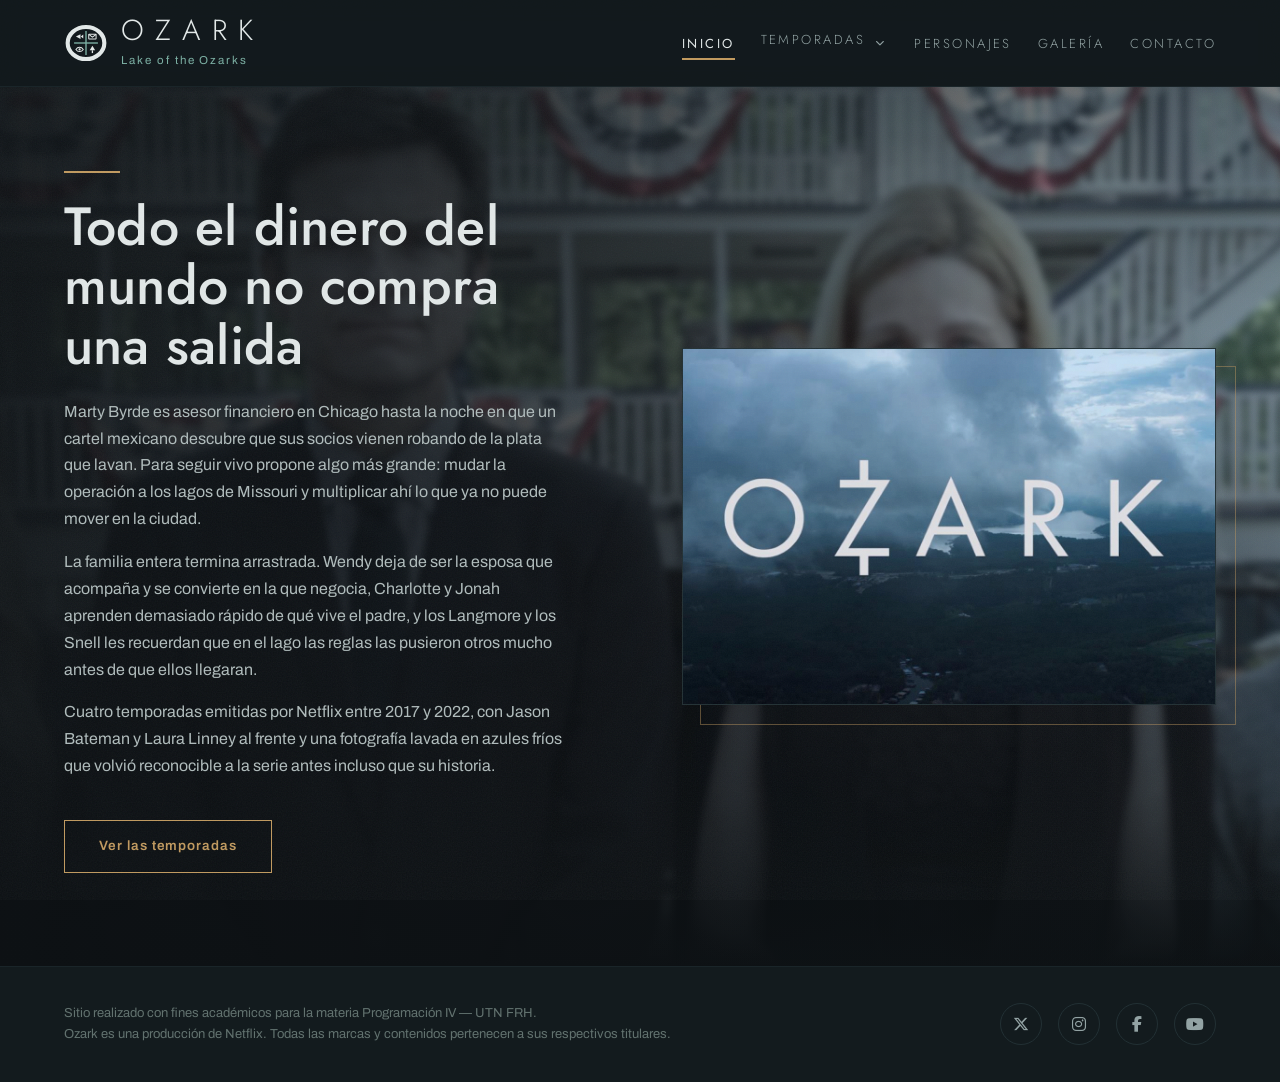
==== commit 7061fd66: "Add files via upload" ====
--- a/Ozark-Web/index.html
+++ b/Ozark-Web/index.html
@@ -71,7 +71,21 @@
             <nav class="navegacion" id="menuPrincipal">
                 <ul class="navegacion__lista">
                     <li><a href="index.html" class="navegacion__enlace navegacion__enlace--activo">Inicio</a></li>
-                    <li><a href="temporadas.html" class="navegacion__enlace">Temporadas</a></li>
+                    <li class="navegacion__item navegacion__item--desplegable">
+                        <a href="temporadas.html" class="navegacion__enlace">Temporadas</a>
+
+                        <button type="button" class="navegacion__flecha" aria-expanded="false"
+                                aria-controls="submenuTemporadas" aria-label="Abrir el submenú de temporadas">
+                            <i class="fa-solid fa-chevron-down" aria-hidden="true"></i>
+                        </button>
+
+                        <ul class="submenu" id="submenuTemporadas">
+                            <li><a href="temporada-1.html" class="submenu__enlace">Temporada 1</a></li>
+                            <li><a href="temporada-2.html" class="submenu__enlace">Temporada 2</a></li>
+                            <li><a href="temporada-3.html" class="submenu__enlace">Temporada 3</a></li>
+                            <li><a href="temporada-4.html" class="submenu__enlace">Temporada 4</a></li>
+                        </ul>
+                    </li>
                     <li><a href="personajes.html" class="navegacion__enlace">Personajes</a></li>
                     <li><a href="galeria.html" class="navegacion__enlace">Galería</a></li>
                     <li><a href="contacto.html" class="navegacion__enlace">Contacto</a></li>
--- a/Ozark-Web/css/estilos.css
+++ b/Ozark-Web/css/estilos.css
@@ -247,6 +247,94 @@
     transform: scaleX(1);
 }
 
+/* ==========================================================
+   SUBMENU DESPLEGABLE (Temporadas)
+   ========================================================== */
+.navegacion__item--desplegable {
+    position: relative;   /* el submenu se cuelga de aca */
+    display: flex;
+    align-items: center;
+    gap: 6px;
+}
+
+/* La flechita que abre y cierra */
+.navegacion__flecha {
+    background: none;
+    border: none;
+    color: var(--texto-suave);
+    font-size: 9px;
+    line-height: 1;
+    padding: 4px;
+    cursor: pointer;
+    transition: color 0.2s ease, transform 0.28s ease;
+}
+
+.navegacion__flecha:hover {
+    color: var(--texto);
+}
+
+/* Gira cuando el submenu esta abierto */
+.navegacion__item--desplegable.abierto .navegacion__flecha {
+    transform: rotate(180deg);
+    color: var(--dinero);
+}
+
+.submenu {
+    position: absolute;
+    top: calc(100% + 14px);
+    left: -18px;
+    min-width: 190px;
+    padding: 7px 0;
+    z-index: 20;
+
+    background-color: #101a1d;
+    border: 1px solid var(--borde);
+
+    /* Oculto por defecto. visibility ademas de opacity: si no,
+       los enlaces se pueden clickear estando invisibles. */
+    opacity: 0;
+    visibility: hidden;
+    transform: translateY(-7px);
+    transition: opacity 0.22s ease, visibility 0.22s ease, transform 0.22s ease;
+}
+
+/* Se abre al pasar el mouse, al entrar con el teclado (focus-within)
+   o al hacer clic en la flecha (clase que pone base.js) */
+.navegacion__item--desplegable:hover .submenu,
+.navegacion__item--desplegable:focus-within .submenu,
+.navegacion__item--desplegable.abierto .submenu {
+    opacity: 1;
+    visibility: visible;
+    transform: translateY(0);
+}
+
+.submenu__enlace {
+    display: block;
+    padding: 10px 20px;
+    font-family: var(--fuente-titulo);
+    font-size: 13px;
+    font-weight: 300;
+    letter-spacing: 0.1em;
+    text-transform: uppercase;
+    color: var(--texto-suave);
+    border-left: 2px solid transparent;
+    transition: color 0.2s ease, background-color 0.2s ease,
+                border-color 0.2s ease, padding-left 0.2s ease;
+}
+
+.submenu__enlace:hover,
+.submenu__enlace:focus-visible {
+    color: var(--texto);
+    background-color: #162226;
+    border-left-color: var(--agua);
+    padding-left: 24px;
+}
+
+.submenu__enlace--activo {
+    color: var(--texto);
+    border-left-color: var(--dinero);
+}
+
 /* --- Boton hamburguesa (oculto en escritorio) --- */
 .menu-boton {
     display: none;
@@ -290,7 +378,7 @@
     right: -40px;
     bottom: -40px;
 
-    background-image: url('../img/Familia-Portada.jpg');
+    background-image: url('../img/home/Familia-Portada.jpg');
     background-size: cover;
     background-position: center 30%;
     background-repeat: no-repeat;
@@ -882,9 +970,59 @@
         margin-top: var(--e-2);
     }
 
-    .navegacion__lista li {
+    .navegacion__lista > li {
         width: 100%;
         border-top: 1px solid var(--borde-suave);
+    }
+
+    /* --- Submenu en celular: no flota, se despliega en el lugar --- */
+    .navegacion__item--desplegable {
+        display: block;
+        position: static;
+    }
+
+    /* La flecha se manda al borde derecho de la fila */
+    .navegacion__flecha {
+        position: absolute;
+        right: 0;
+        margin-top: -46px;   /* sube a la altura del enlace de arriba */
+        font-size: 13px;
+        padding: 12px 6px;
+    }
+
+    .submenu {
+        position: static;
+        min-width: 0;
+        padding: 0;
+        border: none;
+        border-left: 2px solid var(--borde);
+        margin: 0 0 12px 12px;
+
+        /* En celular no flota, asi que se pliega con la altura */
+        opacity: 1;
+        visibility: visible;
+        transform: none;
+        max-height: 0;
+        overflow: hidden;
+        transition: max-height 0.3s ease;
+    }
+
+    /* Aca el hover no aplica: solo abre con el clic en la flecha */
+    .navegacion__item--desplegable:hover .submenu {
+        max-height: 0;
+    }
+
+    .navegacion__item--desplegable.abierto .submenu {
+        max-height: 230px;
+    }
+
+    .submenu__enlace {
+        padding: 12px 16px;
+        font-size: 12.5px;
+    }
+
+    .submenu__enlace:hover {
+        padding-left: 20px;
     }
 
     .navegacion__enlace {
@@ -1358,46 +1496,6 @@
     opacity: 0;
     max-height: 0;
     margin-top: 0;
-}
-
-/* ==========================================================
-   20. FILTROS DE PERSONAJES
-   ========================================================== */
-.filtros {
-    display: flex;
-    flex-wrap: wrap;
-    gap: var(--e-1);
-    margin-bottom: var(--e-2);
-}
-
-.filtro {
-    background: none;
-    border: 1px solid var(--borde);
-    color: var(--texto-suave);
-    font-family: var(--fuente-texto);
-    font-size: 13.5px;
-    letter-spacing: 0.03em;
-    padding: 9px 18px;
-    cursor: pointer;
-    transition: color 0.2s, border-color 0.2s, background-color 0.2s;
-}
-
-.filtro:hover {
-    color: var(--texto);
-    border-color: var(--agua);
-}
-
-.filtro--activo {
-    color: var(--fondo);
-    background-color: var(--dinero);
-    border-color: var(--dinero);
-}
-
-.filtros__aviso {
-    font-size: 13px;
-    color: var(--texto-tenue);
-    margin-bottom: var(--e-3);
-    min-height: 20px;
 }
 
 /* ==========================================================
@@ -1639,7 +1737,6 @@
 .miga,
 .encabezado-seccion,
 .titulo-grupo,
-.filtros,
 .temporada,
 .galeria__item,
 .personaje,
@@ -1656,7 +1753,6 @@
 .miga                { animation-delay: 0.06s; }
 .encabezado-seccion  { animation-delay: 0.12s; }
 .titulo-grupo        { animation-delay: 0.18s; }
-.filtros             { animation-delay: 0.22s; }
 .franja              { animation-delay: 0.22s; }
 
 /* --- Temporadas: 4 tarjetas --- */
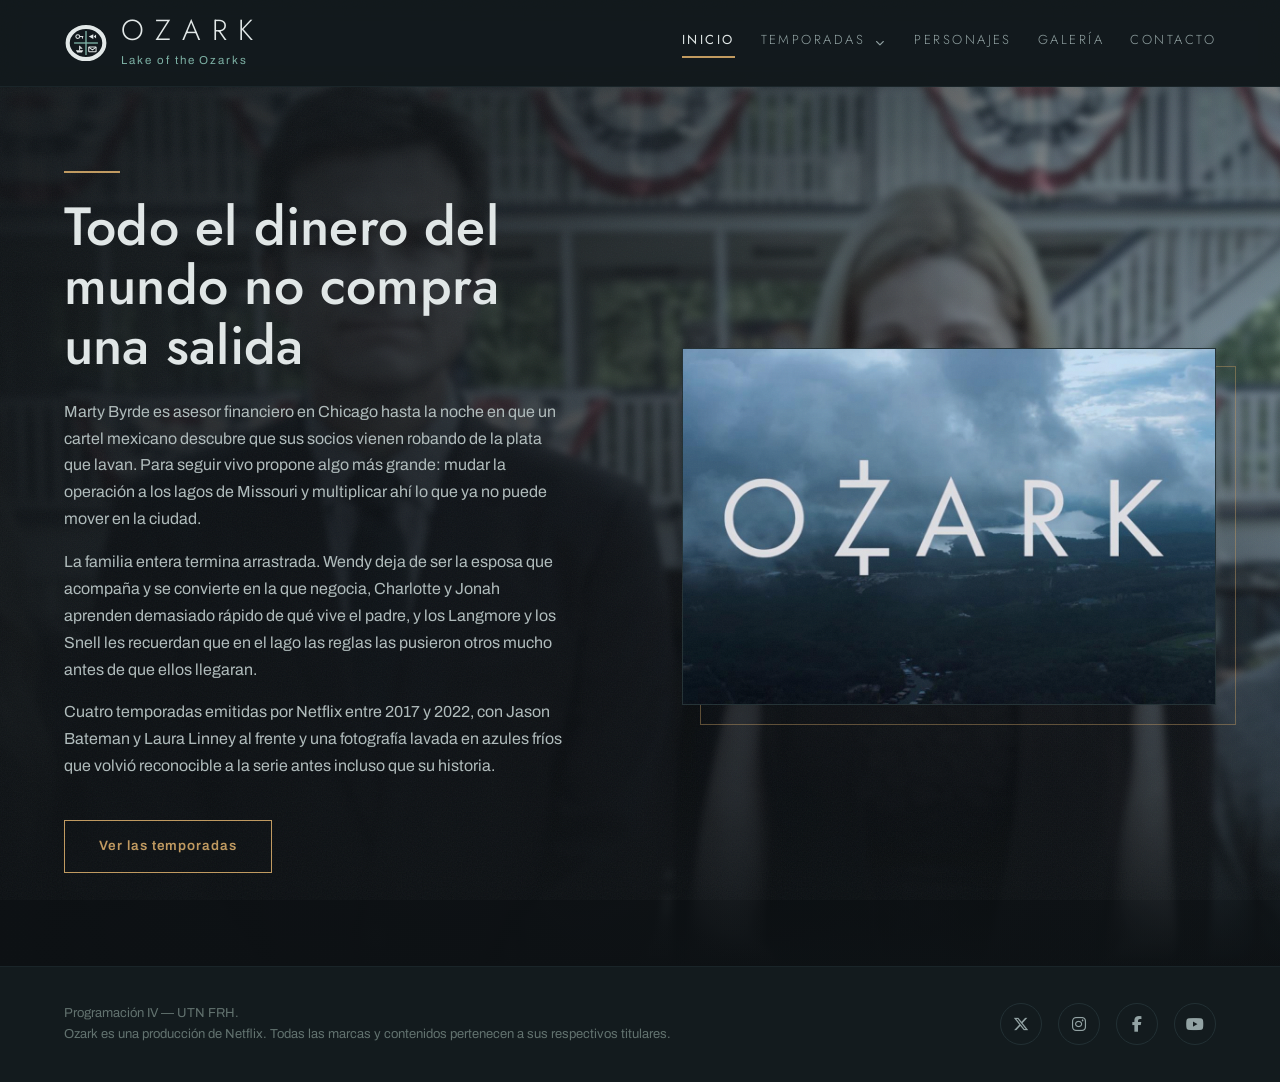
==== commit f5d5c09d: "Add files via upload" ====
--- a/Ozark-Web/index.html
+++ b/Ozark-Web/index.html
@@ -13,7 +13,7 @@
     <meta property="og:type" content="website">
     <meta property="og:title" content="Ozark | Inicio">
     <meta property="og:description" content="Sitio sobre Ozark, la serie de Netflix sobre Marty Byrde y el lavado de dinero en los lagos de Missouri. Temporadas, personajes y galería.">
-    <meta property="og:image" content="img/Familia-Portada.jpg">
+    <meta property="og:image" content="https://programacion-iv-ozark-sitio-web.vercel.app/img/home/Familia-Portada.jpg">
     <meta name="twitter:card" content="summary_large_image">
 
     <!-- Icono de la pestana -->
@@ -115,7 +115,7 @@
 
             <!-- Columna derecha: imagen representativa -->
             <div class="presentacion__imagen">
-                <img src="img/home/Nombre-Portada.jpg" alt="La familia Byrde frente a la casa del lago">
+                <img src="img/home/Nombre-Portada.jpg" alt="Logotipo de la serie Ozark sobre el lago">
             </div>
 
         </section>
@@ -127,7 +127,7 @@
         <div class="contenedor pie__interior">
 
             <div class="pie__legales">
-                <p>Sitio realizado con fines académicos para la materia Programación IV — UTN FRH.</p>
+                <p>Programación IV — UTN FRH.</p>
                 <p>Ozark es una producción de Netflix. Todas las marcas y contenidos pertenecen a sus respectivos titulares.</p>
             </div>
 
--- a/Ozark-Web/css/estilos.css
+++ b/Ozark-Web/css/estilos.css
@@ -189,6 +189,16 @@
     display: flex;
     align-items: center;
     gap: 26px;
+}
+
+/* Todos los items en flex, no solo el desplegable.
+   En un <li> normal el padding-bottom del enlace no suma altura
+   porque el enlace es inline; dentro de un flex si suma. Si uno
+   solo es flex, ese queda 7px mas alto y su texto se ve corrido
+   hacia arriba respecto de los demas. */
+.navegacion__lista > li {
+    display: flex;
+    align-items: center;
 }
 
 .navegacion__enlace {
@@ -252,8 +262,6 @@
    ========================================================== */
 .navegacion__item--desplegable {
     position: relative;   /* el submenu se cuelga de aca */
-    display: flex;
-    align-items: center;
     gap: 6px;
 }
 
@@ -971,6 +979,7 @@
     }
 
     .navegacion__lista > li {
+        display: block;
         width: 100%;
         border-top: 1px solid var(--borde-suave);
     }
